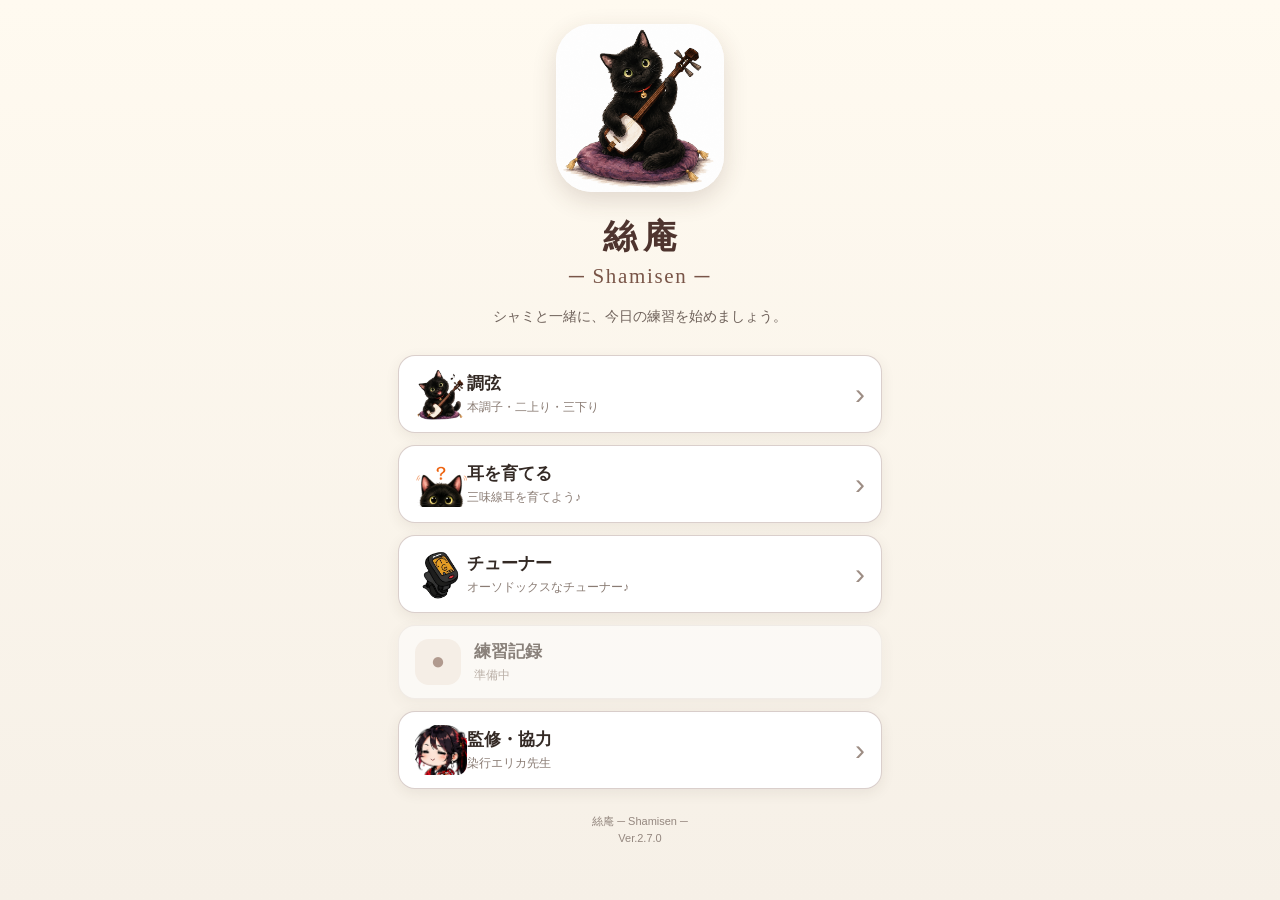
==== index.html @ cea8619d "Add files via upload" ====
<!DOCTYPE html>
<html lang="ja">
<head>
  <meta charset="UTF-8">
  <meta name="viewport" content="width=device-width, initial-scale=1, viewport-fit=cover">
  <meta name="theme-color" content="#795548">

  <title>絲庵 ─ Shamisen ─</title>

  <link rel="manifest" href="./manifest.webmanifest">
  <link rel="icon" href="./images/icons/icon-192.png" sizes="192x192">
  <link rel="apple-touch-icon" href="./images/icons/icon-192.png">
  <link rel="stylesheet" href="./style.css?v=270">
</head>

<body class="home-body">
  <main class="home-app">

    <header class="home-header">
      <img
        class="home-character"
        src="./images/home/shami-home.png"
        alt="三味線を持つ黒猫のシャミ"
        width="168"
        height="168"
      >

      <p class="brand-name">絲庵</p>
      <h1 class="home-title">─ Shamisen ─</h1>

      <p class="home-message">
        シャミと一緒に、今日の練習を始めましょう。
      </p>
    </header>

    <nav class="home-menu" aria-label="練習メニュー">

      <!-- 調弦 -->
      <a class="menu-button active-menu audio-route" href="./tuning.html" data-app-route="./tuning.html">
        <img
          class="menu-image"
          src="./images/home/icon-tuning.png"
          alt=""
        >

        <span class="menu-text">
          <strong>調弦</strong>
          <small>本調子・二上り・三下り</small>
        </span>

        <span class="menu-arrow" aria-hidden="true">›</span>
      </a>

      <!-- 耳を育てる -->
      <a class="menu-button active-menu audio-route" href="./mimi-game/index.html" data-app-route="./mimi-game/index.html">
        <img
          class="menu-image"
          src="./images/home/icon-ear.png"
          alt=""
        >

        <span class="menu-text">
          <strong>耳を育てる</strong>
          <small>三味線耳を育てよう♪</small>
        </span>

        <span class="menu-arrow" aria-hidden="true">›</span>
      </a>

      <!-- 録音・再生 -->
      <a class="menu-button active-menu" href="./tuner/index.html">
        <img
          class="menu-image"
          src="./images/home/tyu.png"
          alt=""
        >

        <span class="menu-text">
          <strong>チューナー</strong>
          <small>オーソドックスなチューナー♪</small>
        </span>

        <span class="menu-arrow" aria-hidden="true">›</span>
      </a>

      <!-- 練習記録 -->
      <button
        class="menu-button disabled-menu"
        type="button"
        disabled
        aria-label="練習記録 準備中"
      >
        <span class="menu-icon" aria-hidden="true">●</span>

        <span class="menu-text">
          <strong>練習記録</strong>
          <small>準備中</small>
        </span>
      </button>

      <!-- 監修・協力 -->
      <a class="menu-button active-menu" href="./erika/index.html">
        <img
          class="menu-image"
          src="./images/home/icon-erika.png"
          alt=""
        >

        <span class="menu-text">
          <strong> 監修・協力</strong>
          <small> 染行エリカ先生</small>
        </span>

        <span class="menu-arrow" aria-hidden="true">›</span>
      </a>

    </nav>

    <button
      type="button"
      class="install-button"
      id="installButton"
      hidden
    >
      ホーム画面にインストール
    </button>

    <footer class="home-footer">
      <p>絲庵 ─ Shamisen ─</p>
      <p>Ver.2.7.0</p>
    </footer>

  </main>

  <section id="appFrameLayer" class="app-frame-layer" hidden aria-label="絲庵 アプリ画面">
    <iframe
      id="appFrame"
      class="app-frame"
      title="絲庵 アプリ画面"
      allow="microphone; autoplay"
    ></iframe>
  </section>

  <script src="./sound-segments.js?v=270"></script>
  <script src="./audio-engine.js?v=270"></script>
  <script src="./home.js?v=270" defer></script>
</body>
</html>
---- style.css ----
:root{
  --brown:#6f5145;--brown2:#8b6858;--cream:#fffaf3;--paper:#fff;
  --ink:#2f2926;--muted:#786e68;--line:#eadfd5;--ok:#3e8e64;
}
*{box-sizing:border-box}
html{background:#f4eee8}
body{margin:0;color:var(--ink);font-family:"Noto Sans JP","Yu Gothic",sans-serif;background:linear-gradient(#fbf8f4,#f4eee8);min-height:100vh}
button,select{font:inherit}
button{cursor:pointer}
.home,.app{width:min(760px,100%);margin:auto;padding:20px 16px 42px}
.hero,.page-header{display:flex;align-items:center;gap:16px;margin:14px 0 22px}
.hero-icon{width:92px;height:92px;border-radius:24px}
.hero h1,.page-header h1{margin:0;font-size:1.8rem}
.hero p,.page-header p{margin:.35rem 0;color:var(--muted)}
.eyebrow{font-size:1.4rem!important;font-weight:800;color:var(--brown)!important}
.back-link{color:var(--brown);font-weight:700;text-decoration:none}
.card,.menu-card{background:rgba(255,255,255,.94);border:1px solid var(--line);border-radius:22px;box-shadow:0 8px 24px rgba(72,48,36,.08)}
.card{padding:18px;margin:14px 0}
.card h2{font-size:1.05rem;margin:0 0 14px}
.home-menu{display:grid;gap:14px}
.menu-card{padding:20px;text-decoration:none;color:var(--ink)}
.menu-card strong,.menu-card span{display:block}
.menu-card strong{font-size:1.18rem}
.menu-card span{margin-top:6px;color:var(--muted)}
.menu-card.enabled{border:2px solid #c9a995}
.menu-card.disabled{opacity:.55}
.tuning-mode-grid{display:grid;grid-template-columns:repeat(3,1fr);gap:10px}
.image-choice{padding:8px;border:2px solid transparent;border-radius:18px;background:#eee8e3;opacity:.58}
.image-choice img{display:block;width:100%;aspect-ratio:1/1;object-fit:contain;filter:grayscale(1)}
.image-choice span{display:block;font-weight:700;margin-top:4px}
.image-choice.active{background:#fff8f1;border-color:var(--brown2);opacity:1;box-shadow:0 5px 14px rgba(111,81,69,.16)}
.image-choice.active img{filter:none}
.practice-grid{display:grid;gap:10px}
.practice-button{width:100%;text-align:left;padding:16px;border:2px solid var(--line);border-radius:16px;background:#faf7f3}
.practice-button strong,.practice-button small{display:block}
.practice-button small{margin-top:5px;color:var(--muted)}
.practice-button.active{border-color:var(--brown);background:#fff6ee}
select{width:100%;padding:13px;border:1px solid #d8c9bd;border-radius:13px;background:white;font-size:1.05rem}
.setting-summary{text-align:center;font-weight:700;color:var(--brown)}
.string-grid{display:grid;grid-template-columns:repeat(3,1fr);gap:10px}
.string-grid button{min-height:72px;border:2px solid var(--line);border-radius:16px;background:#fff}
.string-grid strong,.string-grid small{display:block}
.string-grid small{margin-top:5px;color:var(--muted);font-size:.75rem}
.string-grid button.active{border-color:var(--brown);background:#fff0e5;box-shadow:0 0 0 3px rgba(111,81,69,.10)}
.string-grid button:disabled{filter:grayscale(1);opacity:.36;cursor:not-allowed}
.stop-button{width:100%;margin-top:12px;padding:12px;border:0;border-radius:14px;background:#e9e1db;color:#473b35;font-weight:700}
.mic-state{text-align:center;color:var(--muted);font-weight:700}
.meter{margin-top:8px}
.meter>span{display:inline-block;width:33.333%;text-align:center;font-size:.78rem;color:var(--muted)}
.meter-track{height:16px;margin:9px 4px 0;border-radius:99px;background:linear-gradient(90deg,#d9b4a8,#f5df9f 42%,#a9d8bb 48%,#a9d8bb 52%,#f5df9f 58%,#d9b4a8);position:relative}
.meter-track:after{content:"";position:absolute;left:50%;top:-5px;width:3px;height:26px;background:#2f2926;transform:translateX(-50%);border-radius:3px}
.meter-needle{position:absolute;left:50%;top:-7px;width:18px;height:30px;border-radius:10px;background:#2f2926;transform:translateX(-50%);transition:left .12s linear}
.judgement{text-align:center;font-size:1.35rem;font-weight:800;min-height:1.8em;margin:18px 0 10px}
.judgement.ok{color:var(--ok)}
.shami-feedback{display:flex;align-items:center;justify-content:center;gap:12px;min-height:118px}
.shami-feedback img{width:108px;height:108px;object-fit:contain}
.shami-feedback p{font-size:1.05rem;font-weight:700;max-width:240px}
.scene-overlay{position:fixed;inset:0;z-index:20;display:grid;place-items:center;background:rgba(255,250,244,.94);padding:22px;opacity:0;transition:opacity .25s}
.scene-overlay.show{opacity:1}
.scene-overlay img{width:min(560px,95vw);max-height:88vh;object-fit:contain}
.note{font-size:.82rem;line-height:1.7;color:var(--muted);padding:0 6px}
.version{text-align:center;color:#a09289;font-size:.76rem;margin-top:24px}
@media(max-width:480px){
  .home,.app{padding-inline:12px}
  .page-header img{width:54px;height:54px}
  .tuning-mode-grid{gap:6px}
  .image-choice{padding:5px}
  .string-grid{gap:6px}
  .string-grid button{padding:8px 4px}
}


/* ==================================================
   ホーム画面 Ver.2.1
   ユーザー指定のレイアウト
================================================== */
.home-body {
  min-width: 320px;
  min-height: 100vh;
  margin: 0;
  background: linear-gradient(180deg, #fffaf0 0%, #f6f0e7 100%);
}

.home-app {
  width: min(100%, 520px);
  min-height: 100vh;
  margin: 0 auto;
  padding:
    max(24px, env(safe-area-inset-top))
    18px
    max(30px, env(safe-area-inset-bottom));
}

.home-header {
  margin-bottom: 26px;
  text-align: center;
}

.home-character {
  width: 168px;
  height: 168px;
  object-fit: cover;
  border-radius: 36px;
  box-shadow: 0 8px 24px rgba(73, 49, 35, 0.16);
}

.brand-name {
  margin: 18px 0 0;
  color: #4e342e;
  font-family: serif;
  font-size: 34px;
  font-weight: 700;
  letter-spacing: 0.18em;
  text-indent: 0.18em;
}

.home-title {
  margin: 4px 0 0;
  color: #795548;
  font-family: Georgia, serif;
  font-size: 21px;
  font-weight: 500;
  letter-spacing: 0.08em;
}

.home-message {
  margin: 16px 0 0;
  color: #6f625b;
  font-size: 14px;
  line-height: 1.7;
}

.home-menu {
  display: grid;
  gap: 12px;
}

.menu-button {
  display: flex;
  align-items: center;
  width: 100%;
  min-height: 74px;
  padding: 12px 16px;
  border: 1px solid rgba(121, 85, 72, 0.14);
  border-radius: 17px;
  background: #ffffff;
  color: #342a25;
  text-align: left;
  text-decoration: none;
  box-shadow: 0 4px 14px rgba(64, 46, 35, 0.08);
}

.active-menu {
  border-color: rgba(121, 85, 72, 0.28);
}

.active-menu:active {
  transform: scale(0.985);
}

.menu-icon {
  display: grid;
  flex: 0 0 46px;
  width: 46px;
  height: 46px;
  place-items: center;
  margin-right: 13px;
  border-radius: 14px;
  background: #f3ebe4;
  color: #795548;
  font-family: serif;
  font-size: 24px;
  font-weight: 700;
}

.menu-text {
  flex: 1;
}

.menu-text strong,
.menu-text small {
  display: block;
}

.menu-text strong {
  font-size: 17px;
}

.menu-text small {
  margin-top: 4px;
  color: #8a7c74;
  font-size: 12px;
  font-weight: 400;
}

.menu-arrow {
  margin-left: 10px;
  color: #9d8d84;
  font-size: 30px;
  font-weight: 300;
}

.disabled-menu {
  cursor: default;
  opacity: 0.56;
}

.install-button {
  width: 100%;
  min-height: 56px;
  margin: 18px 0 16px;
  border: 0;
  border-radius: 14px;
  background: #2f6f52;
  color: #ffffff;
  font-size: 16px;
  font-weight: 700;
}

.home-footer {
  margin-top: 24px;
  color: #94877f;
  font-size: 11px;
  line-height: 1.6;
  text-align: center;
}

.home-footer p {
  margin: 0;
}


/* トップ画面のシャミ画像 Ver.2.2 */
.home-character {
  width: 168px;
  height: 168px;
  object-fit: cover;
  object-position: center;
  padding: 0;
  background: #ffffff;
  border-radius: 36px;
}




/* 調弦選択ボタン 復元 Ver.2.4.1 */
.tuning-mode-grid{
  display:grid;
  grid-template-columns:repeat(3,1fr);
  gap:12px;
}
.image-choice{
  padding:10px;
  border-radius:18px;
}
.image-choice img{
  width:100%;
  height:180px;
  object-fit:contain;
}
.image-choice span{
  font-size:18px;
  margin-top:6px;
}
@media (max-width:600px){
  .image-choice img{height:150px;}
  .image-choice span{font-size:16px;}
}


/* ==================================================
   スマホ表示修正 Ver.2.4.2
   調弦カードを常に正方形に保つ
================================================== */

html,
body {
  width: 100%;
  max-width: 100%;
  overflow-x: hidden;
}

.app {
  width: 100%;
  max-width: 760px;
}

.page-header {
  min-width: 0;
}

.page-header > div {
  min-width: 0;
}

.page-header p {
  overflow-wrap: anywhere;
}

/* 3枚を画面幅の中に収める */
.tuning-mode-grid {
  width: 100%;
  max-width: 100%;
  grid-template-columns: repeat(3, minmax(0, 1fr));
  gap: 10px;
}

/* ボタン自体を正方形にする */
.image-choice {
  width: 100%;
  min-width: 0;
  aspect-ratio: 1 / 1;
  padding: 7px;
  display: flex;
  flex-direction: column;
  justify-content: space-between;
  overflow: hidden;
}

/* 画像部分は残り領域に収める */
.image-choice img {
  width: 100%;
  height: auto;
  min-height: 0;
  flex: 1 1 auto;
  object-fit: contain;
}

/* 文字の高さを固定し、カードが縦長にならないようにする */
.image-choice span {
  flex: 0 0 auto;
  margin-top: 3px;
  line-height: 1.2;
  white-space: nowrap;
}

@media (max-width: 600px) {
  .app {
    padding-left: 10px;
    padding-right: 10px;
  }

  .card {
    padding: 14px;
  }

  .tuning-mode-grid {
    gap: 7px;
  }

  .image-choice {
    padding: 5px;
    border-radius: 14px;
  }

  .image-choice span {
    font-size: 13px;
  }
}

@media (max-width: 380px) {
  .card {
    padding: 12px;
  }

  .tuning-mode-grid {
    gap: 5px;
  }

  .image-choice span {
    font-size: 12px;
  }
}


/* ==================================================
   調弦カード正方形・強制修正 Ver.2.4.3
================================================== */
.tuning-mode-grid {
  display: grid !important;
  grid-template-columns: repeat(3, minmax(0, 1fr)) !important;
  width: 100% !important;
  max-width: 100% !important;
  gap: 8px !important;
}

.tuning-mode-grid .image-choice {
  box-sizing: border-box !important;
  width: 100% !important;
  height: auto !important;
  min-width: 0 !important;
  min-height: 0 !important;
  max-height: none !important;
  aspect-ratio: 1 / 1 !important;
  padding: 6px !important;
  display: grid !important;
  grid-template-rows: minmax(0, 1fr) auto !important;
  align-items: stretch !important;
  overflow: hidden !important;
}

.tuning-mode-grid .image-choice img {
  display: block !important;
  width: 100% !important;
  height: 100% !important;
  min-width: 0 !important;
  min-height: 0 !important;
  max-width: 100% !important;
  max-height: 100% !important;
  object-fit: contain !important;
}

.tuning-mode-grid .image-choice span {
  display: block !important;
  margin: 2px 0 0 !important;
  padding: 0 !important;
  line-height: 1.15 !important;
  white-space: nowrap !important;
  font-size: clamp(11px, 3.2vw, 16px) !important;
}

@media (max-width: 420px) {
  .tuning-mode-grid {
    gap: 6px !important;
  }

  .tuning-mode-grid .image-choice {
    padding: 4px !important;
    border-radius: 13px !important;
  }
}


/* Ver.2.4.5：場面画像の非表示を確実にする */
.scene-overlay[hidden] {
  display: none !important;
}

.menu-image {
  width: 52px;
  height: 52px;
  flex: 0 0 52px;
  object-fit: contain;
  display: block;
  border-radius: 12px;
}


/* Ver.2.7.0：ホームで開始したWeb Audio APIを保つアプリフレーム */
.app-frame-layer {
  position: fixed;
  inset: 0;
  z-index: 9999;
  width: 100%;
  height: 100%;
  background: #fffaf3;
}

.app-frame {
  display: block;
  width: 100%;
  height: 100%;
  border: 0;
  background: #fffaf3;
}

body.app-frame-open {
  overflow: hidden;
}
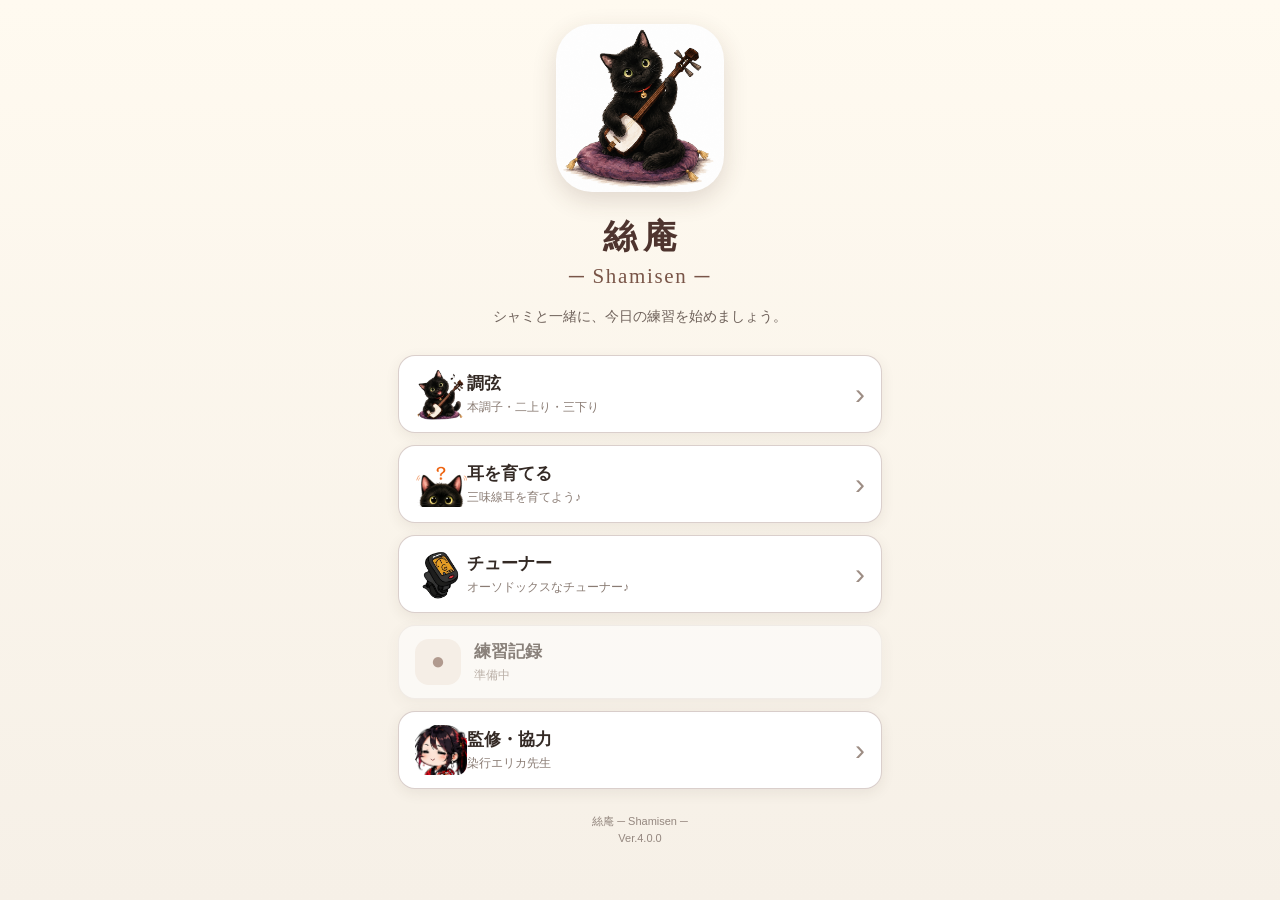
==== commit 0e3e4f5a: "Add files via upload" ====
--- a/index.html
+++ b/index.html
@@ -10,7 +10,7 @@
   <link rel="manifest" href="./manifest.webmanifest">
   <link rel="icon" href="./images/icons/icon-192.png" sizes="192x192">
   <link rel="apple-touch-icon" href="./images/icons/icon-192.png">
-  <link rel="stylesheet" href="./style.css?v=270">
+  <link rel="stylesheet" href="./style.css?v=400">
 </head>
 
 <body class="home-body">
@@ -127,7 +127,7 @@
 
     <footer class="home-footer">
       <p>絲庵 ─ Shamisen ─</p>
-      <p>Ver.2.7.0</p>
+      <p>Ver.4.0.0</p>
     </footer>
 
   </main>
@@ -141,8 +141,8 @@
     ></iframe>
   </section>
 
-  <script src="./sound-segments.js?v=270"></script>
-  <script src="./audio-engine.js?v=270"></script>
-  <script src="./home.js?v=270" defer></script>
+  <script src="./sound-segments.js?v=400"></script>
+  <script src="./audio-engine.js?v=400"></script>
+  <script src="./home.js?v=400" defer></script>
 </body>
 </html>
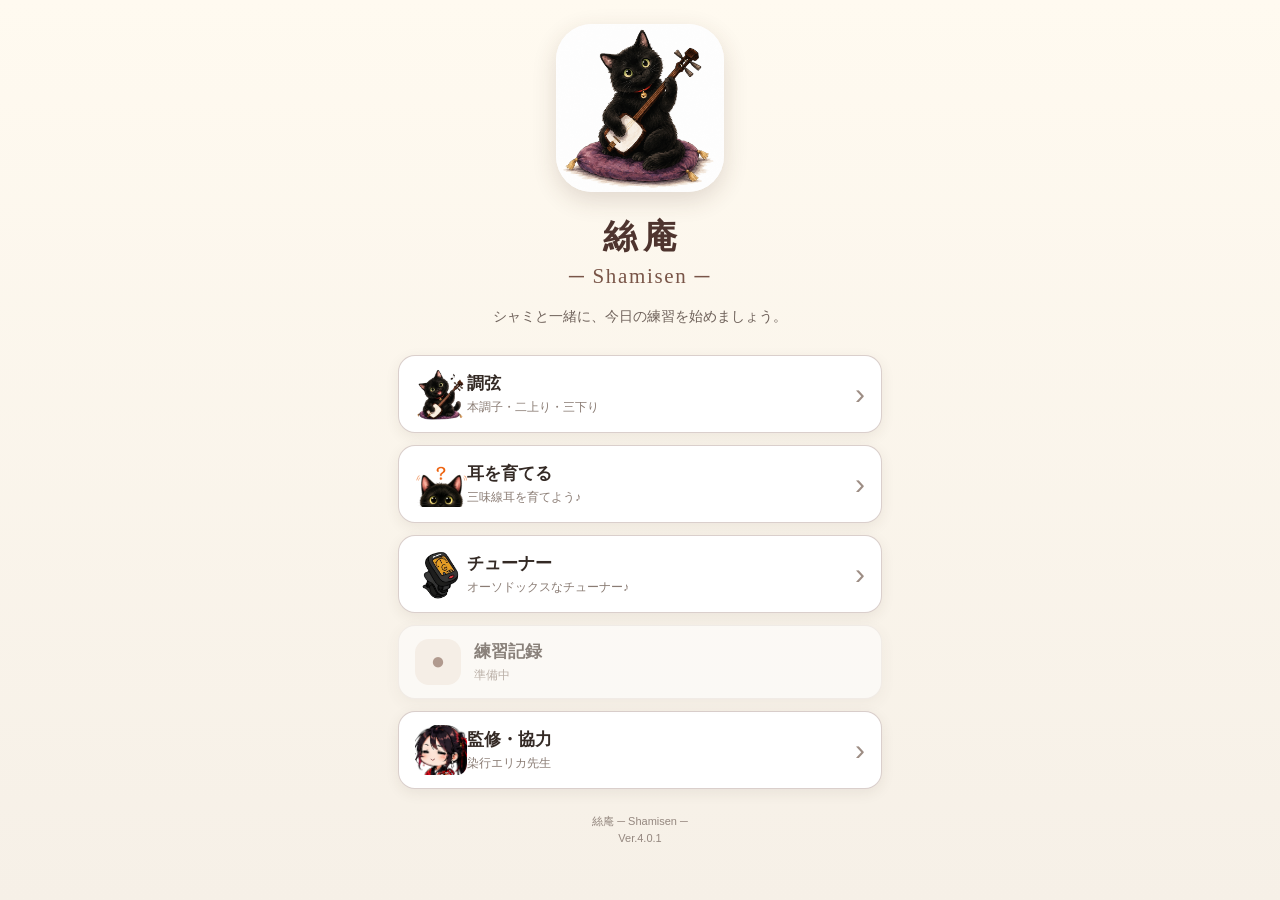
==== commit 11608daf: "Add files via upload" ====
--- a/index.html
+++ b/index.html
@@ -10,7 +10,7 @@
   <link rel="manifest" href="./manifest.webmanifest">
   <link rel="icon" href="./images/icons/icon-192.png" sizes="192x192">
   <link rel="apple-touch-icon" href="./images/icons/icon-192.png">
-  <link rel="stylesheet" href="./style.css?v=400">
+  <link rel="stylesheet" href="./style.css?v=401">
 </head>
 
 <body class="home-body">
@@ -127,7 +127,7 @@
 
     <footer class="home-footer">
       <p>絲庵 ─ Shamisen ─</p>
-      <p>Ver.4.0.0</p>
+      <p>Ver.4.0.1</p>
     </footer>
 
   </main>
@@ -141,8 +141,9 @@
     ></iframe>
   </section>
 
-  <script src="./sound-segments.js?v=400"></script>
-  <script src="./audio-engine.js?v=400"></script>
-  <script src="./home.js?v=400" defer></script>
+  <script src="./tuning-master.js?v=401"></script>
+  <script src="./sound-segments.js?v=401"></script>
+  <script src="./audio-engine.js?v=401"></script>
+  <script src="./home.js?v=401" defer></script>
 </body>
 </html>
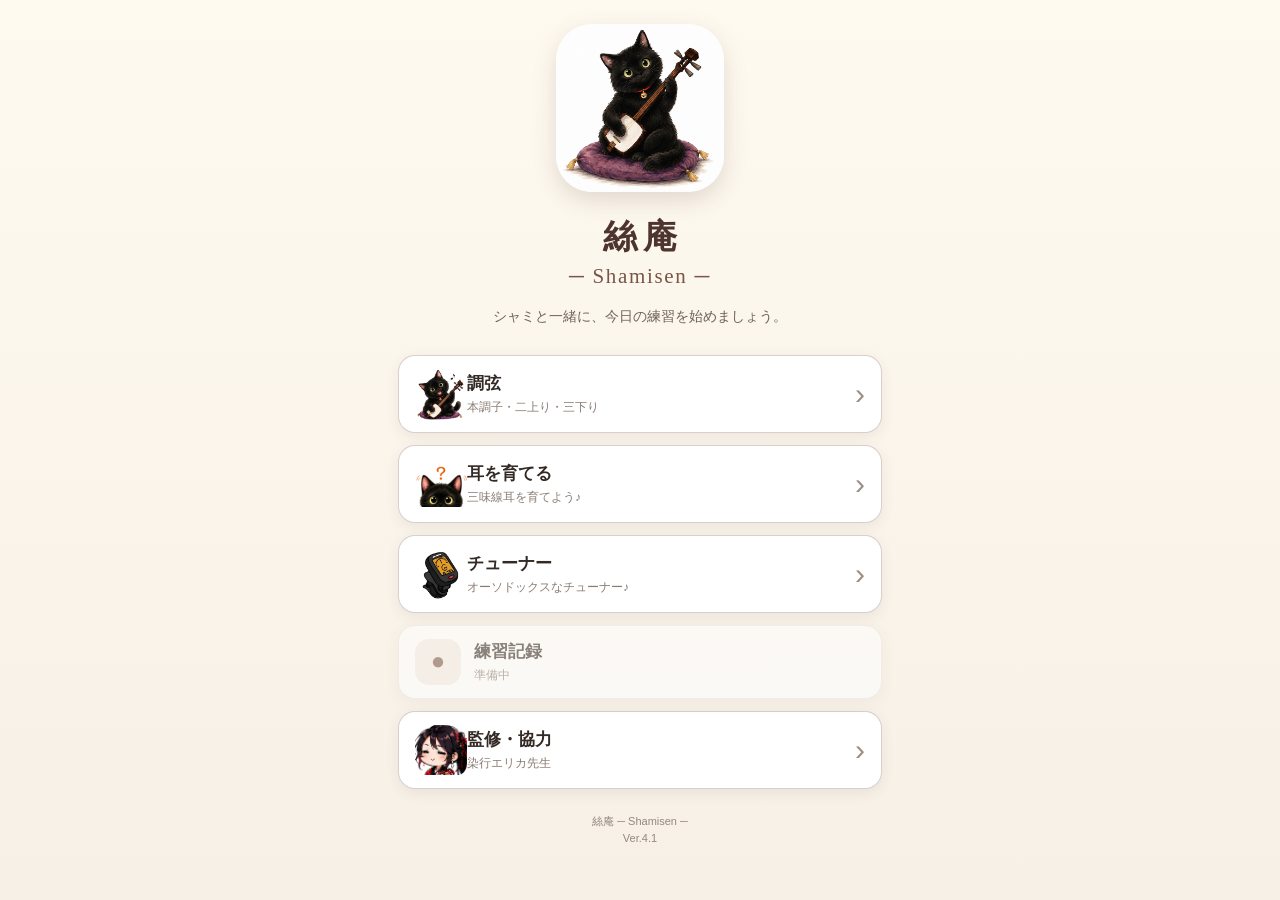
==== commit 624942f7: "Add files via upload" ====
--- a/index.html
+++ b/index.html
@@ -10,7 +10,7 @@
   <link rel="manifest" href="./manifest.webmanifest">
   <link rel="icon" href="./images/icons/icon-192.png" sizes="192x192">
   <link rel="apple-touch-icon" href="./images/icons/icon-192.png">
-  <link rel="stylesheet" href="./style.css?v=401">
+  <link rel="stylesheet" href="./style.css?v=412">
 </head>
 
 <body class="home-body">
@@ -127,7 +127,7 @@
 
     <footer class="home-footer">
       <p>絲庵 ─ Shamisen ─</p>
-      <p>Ver.4.0.1</p>
+      <p>Ver.4.1</p>
     </footer>
 
   </main>
@@ -141,9 +141,9 @@
     ></iframe>
   </section>
 
-  <script src="./tuning-master.js?v=401"></script>
-  <script src="./sound-segments.js?v=401"></script>
-  <script src="./audio-engine.js?v=401"></script>
-  <script src="./home.js?v=401" defer></script>
+  <script src="./tuning-data.js?v=410"></script>
+  <script src="./sound-segments.js?v=410"></script>
+  <script src="./audio-engine.js?v=410"></script>
+  <script src="./home.js?v=410" defer></script>
 </body>
 </html>
--- a/style.css
+++ b/style.css
@@ -44,13 +44,18 @@
 .string-grid button.active{border-color:var(--brown);background:#fff0e5;box-shadow:0 0 0 3px rgba(111,81,69,.10)}
 .string-grid button:disabled{filter:grayscale(1);opacity:.36;cursor:not-allowed}
 .stop-button{width:100%;margin-top:12px;padding:12px;border:0;border-radius:14px;background:#e9e1db;color:#473b35;font-weight:700}
-.mic-state{text-align:center;color:var(--muted);font-weight:700}
+.mic-state{text-align:center;color:var(--muted);font-size:2rem;font-weight:800;line-height:1.5;min-height:2.4em;margin:8px 0 14px}
+.target-frequency,.measured-frequency{display:flex;flex-direction:column;align-items:center;gap:4px;text-align:center}
+.target-frequency{margin:0 0 54px}
+.measured-frequency{margin:44px 0 12px}
+.target-frequency span,.measured-frequency span{color:var(--muted);font-weight:700}
+.target-frequency strong,.measured-frequency strong{font-size:2rem;color:var(--brown);line-height:1.3}
 .meter{margin-top:8px}
 .meter>span{display:inline-block;width:33.333%;text-align:center;font-size:.78rem;color:var(--muted)}
 .meter-track{height:16px;margin:9px 4px 0;border-radius:99px;background:linear-gradient(90deg,#d9b4a8,#f5df9f 42%,#a9d8bb 48%,#a9d8bb 52%,#f5df9f 58%,#d9b4a8);position:relative}
 .meter-track:after{content:"";position:absolute;left:50%;top:-5px;width:3px;height:26px;background:#2f2926;transform:translateX(-50%);border-radius:3px}
 .meter-needle{position:absolute;left:50%;top:-7px;width:18px;height:30px;border-radius:10px;background:#2f2926;transform:translateX(-50%);transition:left .12s linear}
-.judgement{text-align:center;font-size:1.35rem;font-weight:800;min-height:1.8em;margin:18px 0 10px}
+.judgement{text-align:center;font-size:1.45rem;font-weight:800;min-height:1.8em;margin:22px 0 18px}
 .judgement.ok{color:var(--ok)}
 .shami-feedback{display:flex;align-items:center;justify-content:center;gap:12px;min-height:118px}
 .shami-feedback img{width:108px;height:108px;object-fit:contain}
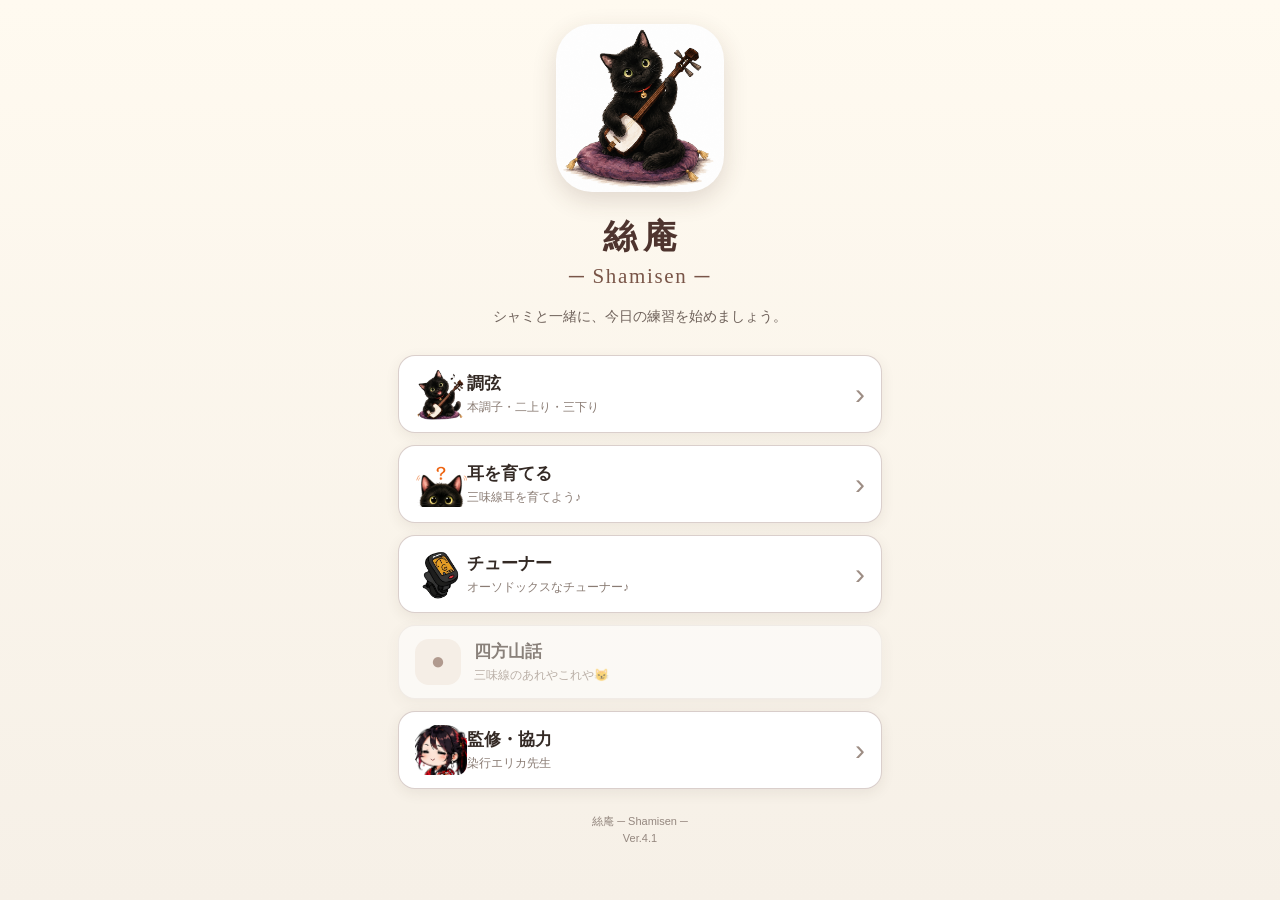
==== commit 5e331ccd: "Update button label and text in index.html" ====
--- a/index.html
+++ b/index.html
@@ -88,13 +88,13 @@
         class="menu-button disabled-menu"
         type="button"
         disabled
-        aria-label="練習記録 準備中"
+        aria-label="四方山話 準備中"
       >
         <span class="menu-icon" aria-hidden="true">●</span>
 
         <span class="menu-text">
-          <strong>練習記録</strong>
-          <small>準備中</small>
+          <strong>四方山話</strong>
+          <small>三味線のあれやこれや😼</small>
         </span>
       </button>
 
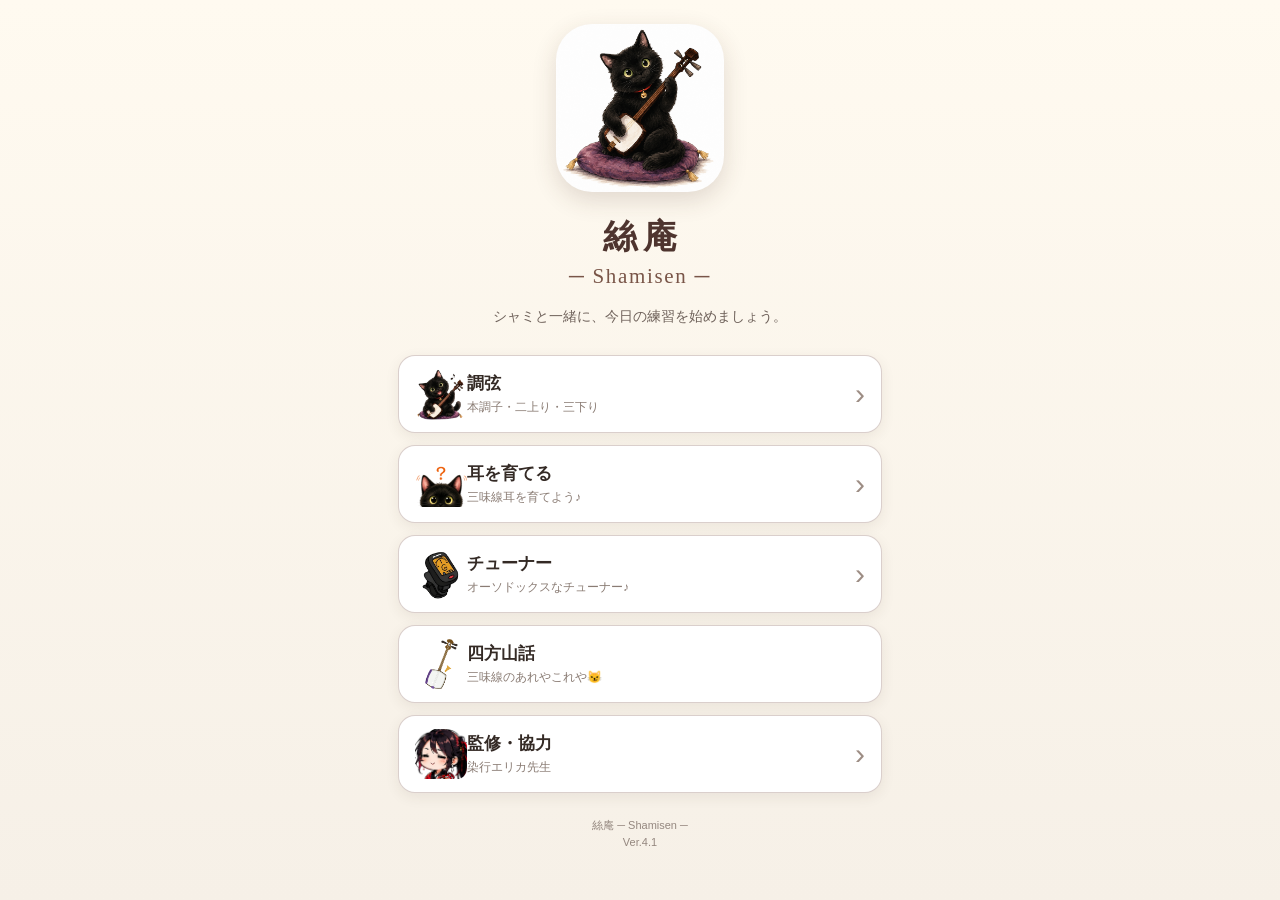
==== commit a63275f6: "Update menu items for tuner and yomoyama" ====
--- a/index.html
+++ b/index.html
@@ -67,7 +67,7 @@
         <span class="menu-arrow" aria-hidden="true">›</span>
       </a>
 
-      <!-- 録音・再生 -->
+      <!-- チューナー -->
       <a class="menu-button active-menu" href="./tuner/index.html">
         <img
           class="menu-image"
@@ -83,14 +83,14 @@
         <span class="menu-arrow" aria-hidden="true">›</span>
       </a>
 
-      <!-- 練習記録 -->
-      <button
-        class="menu-button disabled-menu"
-        type="button"
-        disabled
-        aria-label="四方山話 準備中"
-      >
-        <span class="menu-icon" aria-hidden="true">●</span>
+      <!-- 四方山話 -->
+      
+      <a class="menu-button active-menu" href="./yomoyama/index.html">
+        <img
+          class="menu-image"
+          src="./images/home/syamisen.png"
+          alt=""
+        >
 
         <span class="menu-text">
           <strong>四方山話</strong>
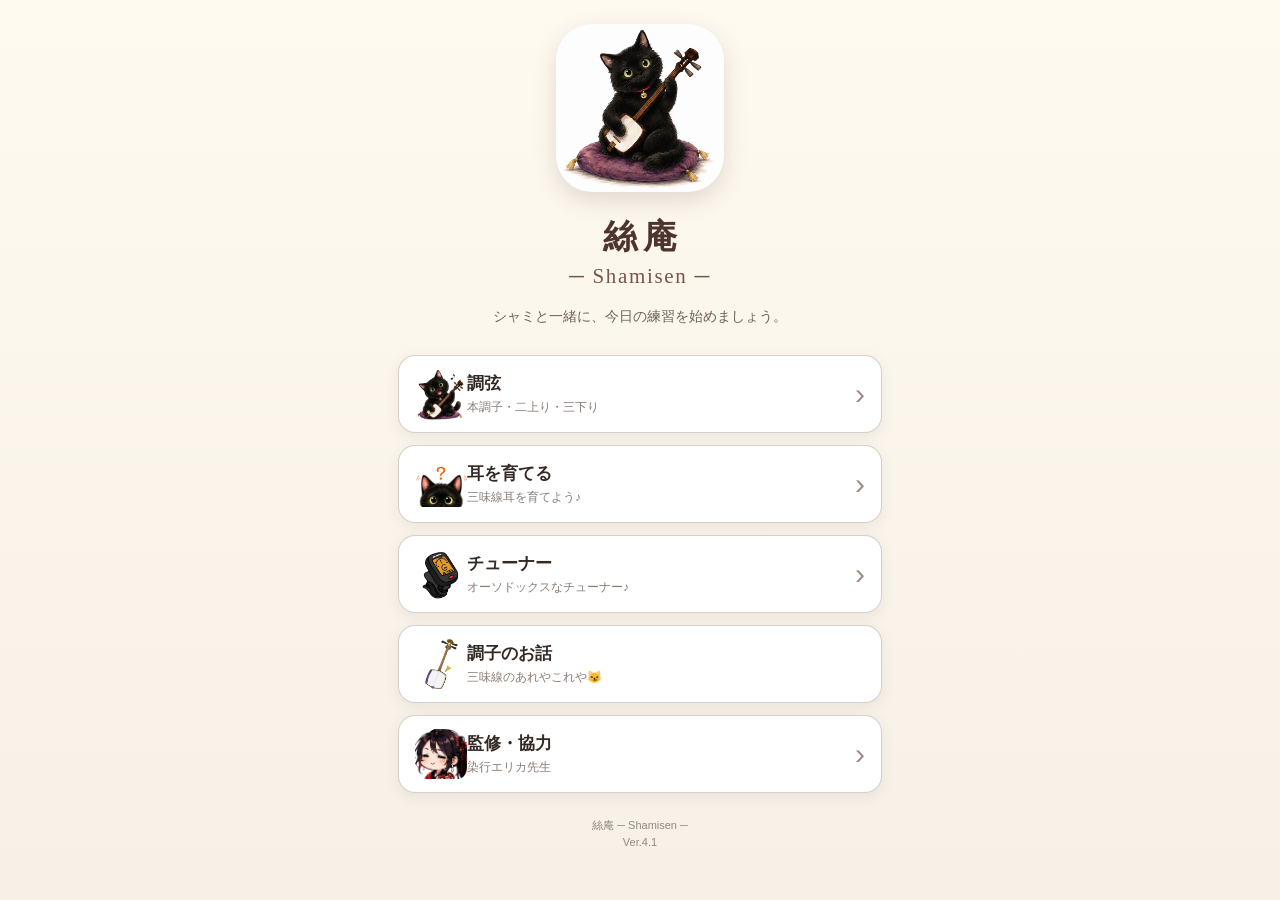
==== commit d71fbc35: "Add files via upload" ====
--- a/index.html
+++ b/index.html
@@ -10,7 +10,7 @@
   <link rel="manifest" href="./manifest.webmanifest">
   <link rel="icon" href="./images/icons/icon-192.png" sizes="192x192">
   <link rel="apple-touch-icon" href="./images/icons/icon-192.png">
-  <link rel="stylesheet" href="./style.css?v=412">
+  <link rel="stylesheet" href="./style.css?v=413">
 </head>
 
 <body class="home-body">
@@ -83,7 +83,7 @@
         <span class="menu-arrow" aria-hidden="true">›</span>
       </a>
 
-      <!-- 四方山話 -->
+      <!-- 調子のお話 -->
       
       <a class="menu-button active-menu" href="./yomoyama/index.html">
         <img
@@ -93,10 +93,10 @@
         >
 
         <span class="menu-text">
-          <strong>四方山話</strong>
+          <strong>調子のお話</strong>
           <small>三味線のあれやこれや😼</small>
         </span>
-      </button>
+      </a>
 
       <!-- 監修・協力 -->
       <a class="menu-button active-menu" href="./erika/index.html">
@@ -143,7 +143,7 @@
 
   <script src="./tuning-data.js?v=410"></script>
   <script src="./sound-segments.js?v=410"></script>
-  <script src="./audio-engine.js?v=410"></script>
+  <script src="./audio-engine.js?v=411"></script>
   <script src="./home.js?v=410" defer></script>
 </body>
 </html>
